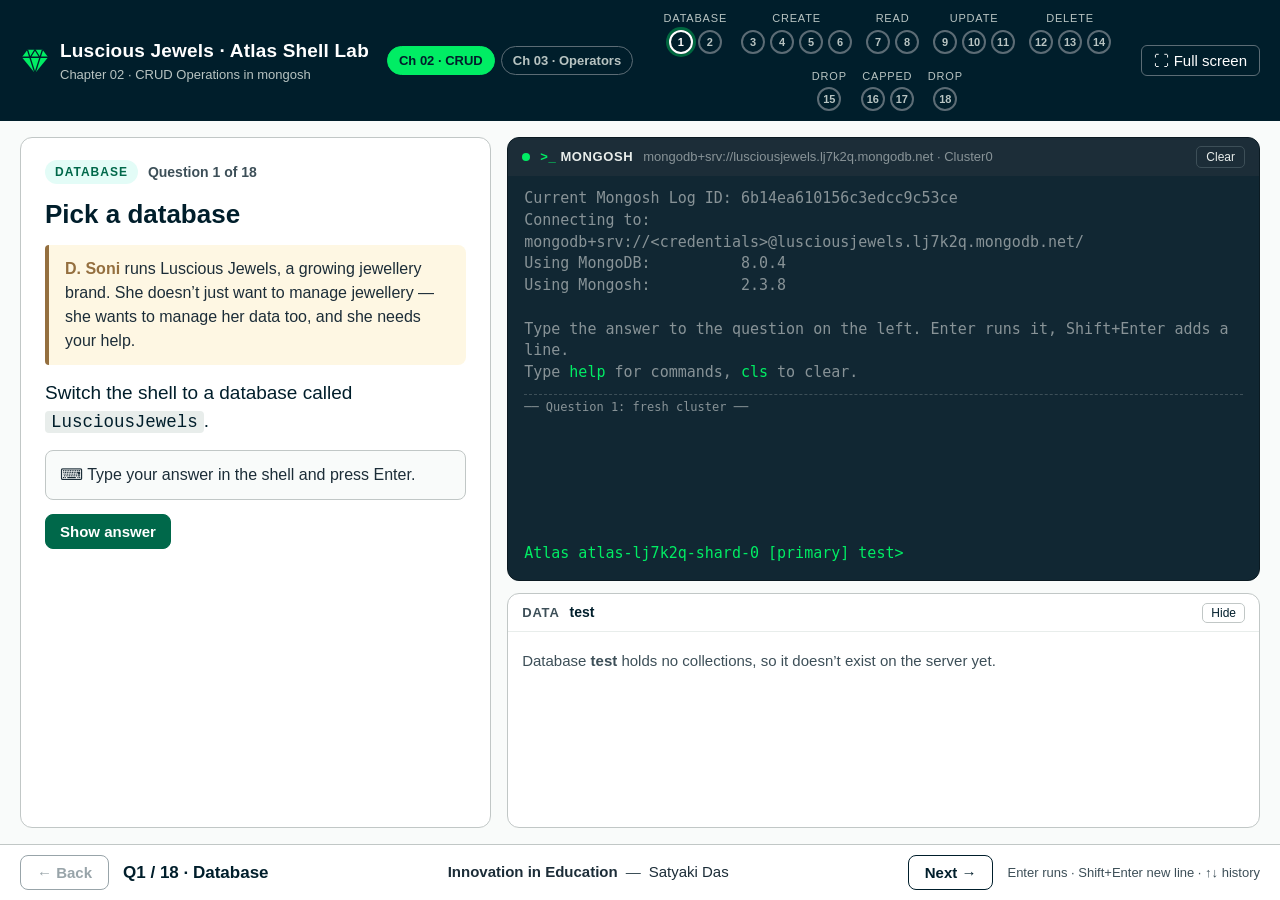
==== index.html @ 22ba98be "MongoDB Atlas shell simulator: Chapter 02 CRUD and Chapter 03 operators Question, type, answer pract" ====
<!doctype html>
<html lang="en">
<head>
<meta charset="utf-8">
<meta name="viewport" content="width=device-width, initial-scale=1">
<title>Atlas Shell Lab</title>
<link rel="stylesheet" href="lab.css">
</head>
<body>
<div id="app">
  <header class="top">
    <div class="brand">
      <svg class="gem" viewBox="0 0 32 32" aria-hidden="true"><path d="M8 4h16l6 8-14 17L2 12z" fill="#00ED64"/><path d="M2 12h28M8 4l8 25M24 4l-8 25M11 12l5-8 5 8" stroke="#001E2B" stroke-width="1.4" fill="none"/></svg>
      <div><b>Luscious Jewels · Atlas Shell Lab</b><span>Chapter 02 · CRUD Operations in mongosh</span></div>
    </div>
    <nav class="chapters" aria-label="Chapters"><a class="on" href="index.html">Ch 02 · CRUD</a><a href="chapter03.html">Ch 03 · Operators</a></nav>
    <nav class="dots" id="dots" aria-label="Questions"></nav>
    <button class="fsbtn" id="fs" type="button">⛶ Full screen</button>
  </header>

  <main>
    <section class="q" id="q" aria-live="polite"></section>
    <section class="right">
      <div class="shell" id="shell">
        <div class="shbar"><span class="live"></span><span class="t">MONGOSH</span><span class="conn">mongodb+srv://lusciousjewels.lj7k2q.mongodb.net · Cluster0</span><button id="clr" type="button">Clear</button></div>
        <div class="out" id="out"></div>
        <div class="inrow"><span class="pr" id="prompt"></span><textarea id="cmd" rows="1" spellcheck="false" autocapitalize="off" autocomplete="off" aria-label="mongosh input"></textarea></div>
      </div>
      <div class="data" id="data">
        <div class="dhead"><b>Data</b><span class="crumbs" id="dcrumb"></span><span class="chips" id="dchips"></span><span class="sp"></span><button class="mini" id="dtog" type="button">Hide</button></div>
        <div class="dbody" id="dbody"></div>
      </div>
    </section>
  </main>

  <footer class="bot">
    <button class="nav" id="prev" type="button">← Back</button>
    <span class="crumb" id="crumb"></span>
    <span class="credit"><b>Innovation in Education</b><i>—</i>Satyaki Das</span>
    <button class="nav" id="next" type="button">Next →</button>
    <span class="hint">Enter runs · Shift+Enter new line · ↑↓ history</span>
  </footer>
</div>

<script src="engine.js"></script>
<script src="ch02.js"></script>
<script src="lab.js"></script>
</body>
</html>
---- lab.css ----
:root{
  --ink:#001E2B; --ink2:#1C2D38; --muted:#3D4F58; --line:#C1C7C6; --soft:#E8EDEB; --page:#F9FBFA; --card:#FFFFFF;
  --green:#00684A; --green2:#00A35C; --mint:#00ED64; --mintbg:#E3FCF7;
  --gold:#946F3F; --goldbg:#FEF7E3; --red:#970606; --redbg:#FFEAE5; --blue:#1254B7; --bluebg:#E1F7FF;
  --sh-bg:#112733; --sh-bar:#1C2D38; --sh-ink:#E8EDEB; --sh-dim:#889397; --sh-str:#71F6BA; --sh-num:#C3E7FE; --sh-key:#E8EDEB; --sh-kw:#FFC010; --sh-err:#FF6960;
}
*{box-sizing:border-box}
html,body{height:100%;margin:0}
body{background:var(--page);color:var(--ink);font-family:Arial,Helvetica,sans-serif;font-size:17px;line-height:1.5}
code,.mono,textarea{font-family:"Source Code Pro",Menlo,Consolas,"Courier New",monospace}
button{font-family:inherit;font-size:15px;cursor:pointer}
#app{height:100vh;display:flex;flex-direction:column;background:var(--page)}

/* header */
.top{display:flex;align-items:center;gap:18px;padding:10px 20px;background:var(--ink);color:#fff;flex-wrap:wrap}
.brand{display:flex;align-items:center;gap:10px;min-width:0}
.gem{width:30px;height:30px;flex:none}
.brand b{font-size:19px;letter-spacing:.2px}
.brand span{display:block;font-size:13px;color:#B8C4C2}
.dots{display:flex;gap:14px;flex:1;justify-content:center;flex-wrap:wrap}
.grp{display:flex;flex-direction:column;align-items:center;gap:3px}
.grp small{font-size:11px;color:#B8C4C2;text-transform:uppercase;letter-spacing:.8px}
.grp div{display:flex;gap:5px}
.dot{width:24px;height:24px;border-radius:50%;border:2px solid #5C6C75;background:transparent;color:#B8C4C2;font-size:11px;font-weight:bold;padding:0}
.dot.done{background:var(--mint);border-color:var(--mint);color:var(--ink)}
.dot.cur{border-color:#fff;color:#fff;box-shadow:0 0 0 3px rgba(0,237,100,.35)}
.dot.cur.done{color:var(--ink)}
.fsbtn{background:transparent;border:1px solid #5C6C75;color:#fff;border-radius:6px;padding:6px 12px}
.fsbtn:hover{border-color:var(--mint)}

/* main */
main{flex:1;min-height:0;display:grid;grid-template-columns:minmax(340px,38%) 1fr;gap:16px;padding:16px 20px}
.q{background:var(--card);border:1px solid var(--line);border-radius:12px;padding:22px 24px;overflow:auto;display:flex;flex-direction:column;gap:14px}
.qhead{display:flex;align-items:center;gap:10px}
.tag{font-size:12px;font-weight:bold;text-transform:uppercase;letter-spacing:1px;color:var(--green);background:var(--mintbg);padding:3px 10px;border-radius:20px}
.qn{font-size:14px;color:var(--muted);font-weight:bold}
.q h1{font-size:26px;line-height:1.25;margin:0;color:var(--ink)}
.story{margin:0;padding:12px 16px;background:var(--goldbg);border-left:4px solid var(--gold);border-radius:4px 8px 8px 4px;color:var(--ink2);font-size:16px}
.story b{color:var(--gold)}
.ask{font-size:19px;margin:0;color:var(--ink)}
.ask code,.status code,.reveal p code,.note code{background:var(--soft);padding:1px 6px;border-radius:4px;font-size:.92em;color:var(--ink)}
table.need{border-collapse:collapse;font-size:15px;width:100%}
table.need th,table.need td{border:1px solid var(--line);padding:5px 9px;text-align:left}
table.need th{background:var(--soft);font-size:13px;text-transform:uppercase;letter-spacing:.5px}
.status{border-radius:8px;padding:12px 14px;font-size:16px;border:1px solid var(--line);background:var(--page);color:var(--ink2)}
.status.wait::before{content:"⌨  ";}
.status.hint{background:var(--goldbg);border-color:#FFC010;color:var(--ink)}
.status.err{background:var(--redbg);border-color:#FF6960;color:var(--ink)}
.status.ok{background:var(--mintbg);border-color:var(--green2);color:var(--ink)}
.status.ok strong{color:var(--green)}
.btnrow{display:flex;gap:10px;flex-wrap:wrap}
.btn{border:1px solid var(--line);background:#fff;color:var(--ink);border-radius:8px;padding:8px 14px;font-weight:bold}
.btn:hover{border-color:var(--ink)}
.btn.primary{background:var(--green);border-color:var(--green);color:#fff}
.btn.primary:hover{background:#00593F}
.reveal{border:1px dashed var(--green2);border-radius:8px;padding:12px 14px;background:#fff}
.reveal pre{margin:0 0 10px;background:var(--sh-bg);color:var(--sh-str);padding:12px 14px;border-radius:6px;font-size:15px;white-space:pre-wrap;overflow-x:auto}
.reveal p{margin:0;color:var(--ink2);font-size:16px}
.note{color:var(--ink2);font-size:16px}

/* shell */
.right{display:flex;flex-direction:column;gap:12px;min-height:0;min-width:0}
.shell{flex:1;min-height:0;display:flex;flex-direction:column;background:var(--sh-bg);border-radius:12px;overflow:hidden;border:1px solid #0b1a22}
.shbar{display:flex;align-items:center;gap:10px;background:var(--sh-bar);color:var(--sh-ink);padding:8px 14px;font-size:13px}
.shbar .t{font-weight:bold;letter-spacing:.6px}
.shbar .t::before{content:">_ ";color:var(--mint)}
.shbar .conn{color:var(--sh-dim);white-space:nowrap;overflow:hidden;text-overflow:ellipsis;flex:1}
.shbar .live{width:8px;height:8px;border-radius:50%;background:var(--mint);flex:none}
.shbar button{background:transparent;border:1px solid #3D4F58;color:var(--sh-ink);border-radius:5px;padding:3px 9px;font-size:12px}
.out{flex:1;overflow:auto;padding:12px 16px 4px;color:var(--sh-ink);font-size:15px;line-height:1.45}
.out .l{white-space:pre-wrap;word-break:break-word;font-family:"Source Code Pro",Menlo,Consolas,monospace}
.out .dim{color:var(--sh-dim)}
.out .pr{color:var(--mint)}
.out .er{color:var(--sh-err)}
.out .s{color:var(--sh-str)} .out .n{color:var(--sh-num)} .out .k{color:var(--sh-kw)} .out .o{color:#9DB3BD} .out .key{color:var(--sh-key)}
.out .sep{border-top:1px dashed #3D4F58;margin:10px 0;color:var(--sh-dim);font-size:12px;padding-top:4px}
.inrow{display:flex;flex-wrap:wrap;align-items:flex-start;gap:0 8px;padding:6px 16px 14px;font-family:"Source Code Pro",Menlo,Consolas,monospace;font-size:15px}
.inrow .pr{color:var(--mint);white-space:nowrap;padding-top:2px}
#cmd{flex:1 1 240px;background:transparent;border:0;outline:0;color:#fff;font-size:15px;line-height:1.45;resize:none;padding:2px 0;min-height:24px;caret-color:var(--mint)}

/* data viewer */
.data{height:34%;min-height:150px;background:var(--card);border:1px solid var(--line);border-radius:12px;display:flex;flex-direction:column;overflow:hidden}
.data.min{height:auto;min-height:0}
.data.min .dbody{display:none}
.dhead{display:flex;align-items:center;gap:10px;padding:8px 14px;border-bottom:1px solid var(--soft);font-size:14px;flex-wrap:wrap}
.dhead b{font-size:13px;text-transform:uppercase;letter-spacing:.8px;color:var(--muted)}
.crumbs{color:var(--ink);font-weight:bold}
.chips{display:flex;gap:6px;flex-wrap:wrap}
.chip{border:1px solid var(--line);background:#fff;border-radius:16px;padding:2px 10px;font-size:13px;color:var(--ink)}
.chip.on{background:var(--ink);color:#fff;border-color:var(--ink)}
.chip .cap{color:var(--gold);font-weight:bold}
.dhead .sp{flex:1}
.dhead button.mini{border:1px solid var(--line);background:#fff;border-radius:5px;font-size:12px;padding:2px 8px;color:var(--ink)}
.dbody{flex:1;overflow:auto;padding:8px 14px}
.dbody table{border-collapse:collapse;font-size:14px;min-width:100%}
.dbody th,.dbody td{border-bottom:1px solid var(--soft);padding:5px 10px;text-align:left;white-space:nowrap}
.dbody th{color:var(--muted);font-size:12px;text-transform:uppercase;letter-spacing:.6px;position:sticky;top:0;background:#fff}
.dbody td.id{color:var(--muted);font-family:Menlo,Consolas,monospace;font-size:12px}
.dbody tr.flash td{animation:fl 1.6s ease-out}
@keyframes fl{from{background:#C0FAE6}to{background:transparent}}
.empty{color:var(--muted);font-size:15px;padding:10px 0}

/* footer */
.bot{display:flex;align-items:center;gap:14px;padding:10px 20px;border-top:1px solid var(--line);background:#fff;flex-wrap:wrap}
.bot .nav{border:1px solid var(--ink);background:#fff;color:var(--ink);border-radius:8px;padding:8px 16px;font-weight:bold}
.bot .nav.go{background:var(--green);border-color:var(--green);color:#fff;animation:pulse 1.4s ease-in-out infinite}
@keyframes pulse{50%{box-shadow:0 0 0 5px rgba(0,163,92,.25)}}
.bot .nav:disabled{opacity:.4;cursor:default;animation:none}
.crumb{font-weight:bold;color:var(--ink)}
.credit{flex:1;text-align:center;color:var(--ink2);font-size:15px}
.credit i{margin:0 8px;font-style:normal;color:var(--muted)}
.hint{color:var(--muted);font-size:13px}

/* finish */
.fin{text-align:center;padding:30px 10px}
.fin h1{font-size:34px}

@media (max-width:900px){
  #app{height:auto;min-height:100vh}
  main{grid-template-columns:1fr;padding:12px 16px}
  .shell{min-height:420px}
  .data{height:auto;max-height:340px}
  .dots{justify-content:flex-start}
  .hint{display:none}
  .credit{order:5;flex-basis:100%}
}

/* chapter switcher */
.chapters{display:flex;gap:6px}
.chapters a{color:#B8C4C2;text-decoration:none;font-size:13px;font-weight:bold;border:1px solid #5C6C75;border-radius:16px;padding:4px 11px;white-space:nowrap}
.chapters a:hover{color:#fff;border-color:#fff}
.chapters a.on{background:var(--mint);border-color:var(--mint);color:var(--ink)}

/* SQL equivalent inside a revealed answer */
.reveal .sql{margin-top:12px}
.reveal .sql span{display:block;font-size:12px;font-weight:bold;text-transform:uppercase;letter-spacing:.8px;color:var(--muted);margin-bottom:4px}
.reveal .sql pre{background:var(--soft);color:var(--ink);margin:0}

/* dataset card (chapter 03) */
.dataset{font-size:15px;color:var(--ink2)}
.dataset code{background:var(--soft);padding:1px 6px;border-radius:4px}
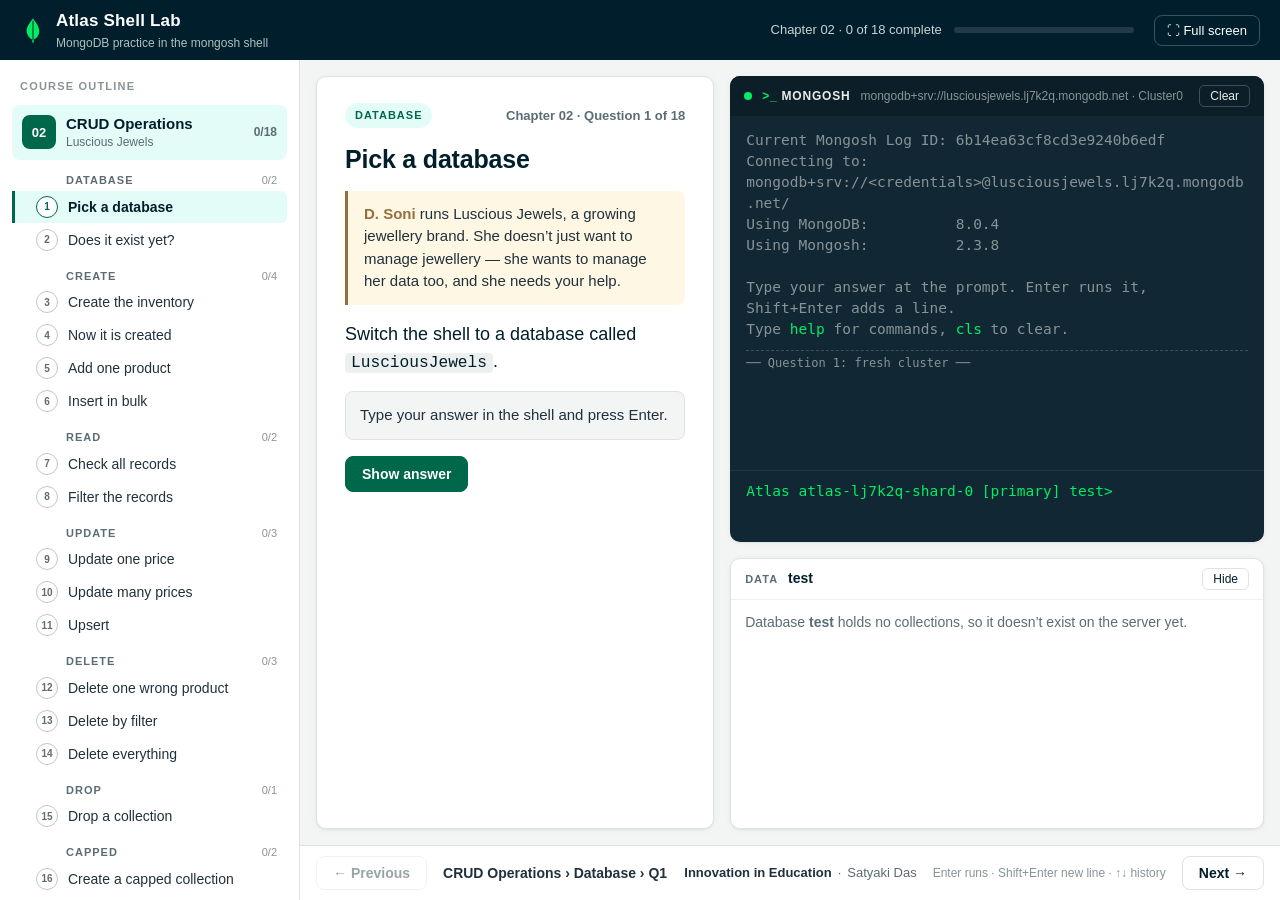
==== commit fcf9aeb1: "Redesign: course outline sidebar and cleaner layout Every chapter, topic and question is listed in a" ====
--- a/index.html
+++ b/index.html
@@ -3,47 +3,53 @@
 <head>
 <meta charset="utf-8">
 <meta name="viewport" content="width=device-width, initial-scale=1">
-<title>Atlas Shell Lab</title>
+<title>CRUD Operations · Atlas Shell Lab</title>
 <link rel="stylesheet" href="lab.css">
 </head>
-<body>
+<body data-chapter="ch02">
 <div id="app">
   <header class="top">
-    <div class="brand">
-      <svg class="gem" viewBox="0 0 32 32" aria-hidden="true"><path d="M8 4h16l6 8-14 17L2 12z" fill="#00ED64"/><path d="M2 12h28M8 4l8 25M24 4l-8 25M11 12l5-8 5 8" stroke="#001E2B" stroke-width="1.4" fill="none"/></svg>
-      <div><b>Luscious Jewels · Atlas Shell Lab</b><span>Chapter 02 · CRUD Operations in mongosh</span></div>
-    </div>
-    <nav class="chapters" aria-label="Chapters"><a class="on" href="index.html">Ch 02 · CRUD</a><a href="chapter03.html">Ch 03 · Operators</a></nav>
-    <nav class="dots" id="dots" aria-label="Questions"></nav>
+    <button class="menu" id="menu" type="button" aria-controls="outline" aria-expanded="false">☰ Outline</button>
+    <a class="brand" href="index.html">
+      <svg viewBox="0 0 24 24" aria-hidden="true"><path d="M12.6 2.3c-.2-.4-.5-.7-.6-1.1-.2.4-.4.8-.7 1.1C9.6 4.6 5.7 8.9 6.2 13.9c.4 3.5 2.6 5.8 4.9 6.9l.4 2.9h1.1l.3-2.9c2.4-1.1 4.6-3.6 4.9-6.9.4-5-3.5-9.3-5.2-11.6z" fill="#00ED64"/><path d="M12 3.5v18" stroke="#001E2B" stroke-width=".9"/></svg>
+      <span><b>Atlas Shell Lab</b><small>MongoDB practice in the mongosh shell</small></span>
+    </a>
+    <div class="prog" aria-live="polite"><span id="progText"></span><div class="bar"><i id="progBar"></i></div></div>
     <button class="fsbtn" id="fs" type="button">⛶ Full screen</button>
   </header>
 
-  <main>
-    <section class="q" id="q" aria-live="polite"></section>
-    <section class="right">
-      <div class="shell" id="shell">
-        <div class="shbar"><span class="live"></span><span class="t">MONGOSH</span><span class="conn">mongodb+srv://lusciousjewels.lj7k2q.mongodb.net · Cluster0</span><button id="clr" type="button">Clear</button></div>
-        <div class="out" id="out"></div>
-        <div class="inrow"><span class="pr" id="prompt"></span><textarea id="cmd" rows="1" spellcheck="false" autocapitalize="off" autocomplete="off" aria-label="mongosh input"></textarea></div>
-      </div>
-      <div class="data" id="data">
-        <div class="dhead"><b>Data</b><span class="crumbs" id="dcrumb"></span><span class="chips" id="dchips"></span><span class="sp"></span><button class="mini" id="dtog" type="button">Hide</button></div>
-        <div class="dbody" id="dbody"></div>
-      </div>
-    </section>
-  </main>
-
-  <footer class="bot">
-    <button class="nav" id="prev" type="button">← Back</button>
-    <span class="crumb" id="crumb"></span>
-    <span class="credit"><b>Innovation in Education</b><i>—</i>Satyaki Das</span>
-    <button class="nav" id="next" type="button">Next →</button>
-    <span class="hint">Enter runs · Shift+Enter new line · ↑↓ history</span>
-  </footer>
+  <div class="frame">
+    <nav class="outline" id="outline" aria-label="Course outline"></nav>
+    <div class="work">
+      <main class="panes">
+        <section class="q" id="q" aria-live="polite"></section>
+        <section class="right">
+          <div class="shell" id="shell">
+            <div class="shbar"><span class="live"></span><span class="t">MONGOSH</span><span class="conn" id="conn"></span><button id="clr" type="button">Clear</button></div>
+            <div class="out" id="out"></div>
+            <div class="inrow"><span class="pr" id="prompt"></span><textarea id="cmd" rows="1" spellcheck="false" autocapitalize="off" autocomplete="off" aria-label="mongosh input"></textarea></div>
+          </div>
+          <div class="data" id="data">
+            <div class="dhead"><b>Data</b><span class="crumbs" id="dcrumb"></span><span class="chips" id="dchips"></span><span class="sp"></span><button class="mini" id="dtog" type="button">Hide</button></div>
+            <div class="dbody" id="dbody"></div>
+          </div>
+        </section>
+      </main>
+      <footer class="bot">
+        <button class="nav" id="prev" type="button">← Previous</button>
+        <span class="crumb" id="crumb"></span>
+        <span class="credit"><b>Innovation in Education</b><i>·</i>Satyaki Das</span>
+        <span class="hint">Enter runs · Shift+Enter new line · ↑↓ history</span>
+        <button class="nav" id="next" type="button">Next →</button>
+      </footer>
+    </div>
+  </div>
+  <div class="scrim" id="scrim"></div>
 </div>
 
 <script src="engine.js"></script>
 <script src="ch02.js"></script>
+<script src="ch03.js"></script>
 <script src="lab.js"></script>
 </body>
 </html>
--- a/lab.css
+++ b/lab.css
@@ -1,141 +1,169 @@
+/* ============================================================
+   Atlas Shell Lab — shared styles for every chapter
+   ============================================================ */
 :root{
-  --ink:#001E2B; --ink2:#1C2D38; --muted:#3D4F58; --line:#C1C7C6; --soft:#E8EDEB; --page:#F9FBFA; --card:#FFFFFF;
-  --green:#00684A; --green2:#00A35C; --mint:#00ED64; --mintbg:#E3FCF7;
-  --gold:#946F3F; --goldbg:#FEF7E3; --red:#970606; --redbg:#FFEAE5; --blue:#1254B7; --bluebg:#E1F7FF;
-  --sh-bg:#112733; --sh-bar:#1C2D38; --sh-ink:#E8EDEB; --sh-dim:#889397; --sh-str:#71F6BA; --sh-num:#C3E7FE; --sh-key:#E8EDEB; --sh-kw:#FFC010; --sh-err:#FF6960;
+  --ink:#001E2B; --ink2:#21313C; --muted:#5C6C75; --faint:#889397;
+  --page:#F3F5F4; --card:#FFFFFF; --line:#DDE3E1; --line2:#ECF0EE; --hover:#F5F8F7;
+  --accent:#00684A; --accent2:#00A35C; --accentbg:#E3FCF7; --mint:#00ED64;
+  --story:#946F3F; --storybg:#FEF7E3;
+  --warn:#C28A00; --warnbg:#FEF7E3; --err:#C42A1C; --errbg:#FFEAE5;
+  --sh-bg:#112733; --sh-bar:#0C1F29; --sh-ink:#E8EDEB; --sh-dim:#889397; --sh-str:#71F6BA; --sh-num:#C3E7FE; --sh-kw:#FFC010; --sh-err:#FF6960;
+  --r:10px; --shadow:0 1px 2px rgba(0,30,43,.06),0 1px 8px rgba(0,30,43,.04);
+  --side:300px; --top:60px;
 }
+body[data-chapter="ch03"]{ --story:#5B3FB0; --storybg:#F3F0FF; }
 *{box-sizing:border-box}
 html,body{height:100%;margin:0}
-body{background:var(--page);color:var(--ink);font-family:Arial,Helvetica,sans-serif;font-size:17px;line-height:1.5}
-code,.mono,textarea{font-family:"Source Code Pro",Menlo,Consolas,"Courier New",monospace}
-button{font-family:inherit;font-size:15px;cursor:pointer}
-#app{height:100vh;display:flex;flex-direction:column;background:var(--page)}
+body{background:var(--page);color:var(--ink);font-family:Arial,Helvetica,sans-serif;font-size:16px;line-height:1.5}
+code,pre,textarea,.mono{font-family:"Source Code Pro",Menlo,Consolas,"Courier New",monospace}
+button{font-family:inherit;cursor:pointer}
+a{color:inherit}
+#app{height:100vh;display:flex;flex-direction:column}
 
-/* header */
-.top{display:flex;align-items:center;gap:18px;padding:10px 20px;background:var(--ink);color:#fff;flex-wrap:wrap}
-.brand{display:flex;align-items:center;gap:10px;min-width:0}
-.gem{width:30px;height:30px;flex:none}
-.brand b{font-size:19px;letter-spacing:.2px}
-.brand span{display:block;font-size:13px;color:#B8C4C2}
-.dots{display:flex;gap:14px;flex:1;justify-content:center;flex-wrap:wrap}
-.grp{display:flex;flex-direction:column;align-items:center;gap:3px}
-.grp small{font-size:11px;color:#B8C4C2;text-transform:uppercase;letter-spacing:.8px}
-.grp div{display:flex;gap:5px}
-.dot{width:24px;height:24px;border-radius:50%;border:2px solid #5C6C75;background:transparent;color:#B8C4C2;font-size:11px;font-weight:bold;padding:0}
-.dot.done{background:var(--mint);border-color:var(--mint);color:var(--ink)}
-.dot.cur{border-color:#fff;color:#fff;box-shadow:0 0 0 3px rgba(0,237,100,.35)}
-.dot.cur.done{color:var(--ink)}
-.fsbtn{background:transparent;border:1px solid #5C6C75;color:#fff;border-radius:6px;padding:6px 12px}
-.fsbtn:hover{border-color:var(--mint)}
+/* ---------- top bar ---------- */
+.top{height:var(--top);flex:none;display:flex;align-items:center;gap:20px;padding:0 20px;background:var(--ink);color:#fff}
+.brand{display:flex;align-items:center;gap:10px;text-decoration:none;min-width:0}
+.brand svg{width:26px;height:26px;flex:none}
+.brand b{display:block;font-size:17px;letter-spacing:.2px}
+.brand small{display:block;font-size:12px;color:#AFC0BE}
+.menu{display:none;align-items:center;gap:6px;background:transparent;border:1px solid #3D5260;color:#fff;border-radius:8px;padding:7px 12px;font-size:14px}
+.prog{margin-left:auto;display:flex;align-items:center;gap:12px;font-size:13px;color:#C9D4D2;white-space:nowrap}
+.prog .bar{width:180px;height:6px;border-radius:3px;background:#22394A;overflow:hidden}
+.prog .bar i{display:block;height:100%;width:0;background:var(--mint);border-radius:3px;transition:width .3s}
+.fsbtn{background:transparent;border:1px solid #3D5260;color:#fff;border-radius:8px;padding:7px 12px;font-size:13px;white-space:nowrap}
+.fsbtn:hover,.menu:hover{border-color:var(--mint)}
 
-/* main */
-main{flex:1;min-height:0;display:grid;grid-template-columns:minmax(340px,38%) 1fr;gap:16px;padding:16px 20px}
-.q{background:var(--card);border:1px solid var(--line);border-radius:12px;padding:22px 24px;overflow:auto;display:flex;flex-direction:column;gap:14px}
-.qhead{display:flex;align-items:center;gap:10px}
-.tag{font-size:12px;font-weight:bold;text-transform:uppercase;letter-spacing:1px;color:var(--green);background:var(--mintbg);padding:3px 10px;border-radius:20px}
-.qn{font-size:14px;color:var(--muted);font-weight:bold}
-.q h1{font-size:26px;line-height:1.25;margin:0;color:var(--ink)}
-.story{margin:0;padding:12px 16px;background:var(--goldbg);border-left:4px solid var(--gold);border-radius:4px 8px 8px 4px;color:var(--ink2);font-size:16px}
-.story b{color:var(--gold)}
-.ask{font-size:19px;margin:0;color:var(--ink)}
-.ask code,.status code,.reveal p code,.note code{background:var(--soft);padding:1px 6px;border-radius:4px;font-size:.92em;color:var(--ink)}
-table.need{border-collapse:collapse;font-size:15px;width:100%}
-table.need th,table.need td{border:1px solid var(--line);padding:5px 9px;text-align:left}
-table.need th{background:var(--soft);font-size:13px;text-transform:uppercase;letter-spacing:.5px}
-.status{border-radius:8px;padding:12px 14px;font-size:16px;border:1px solid var(--line);background:var(--page);color:var(--ink2)}
-.status.wait::before{content:"⌨  ";}
-.status.hint{background:var(--goldbg);border-color:#FFC010;color:var(--ink)}
-.status.err{background:var(--redbg);border-color:#FF6960;color:var(--ink)}
-.status.ok{background:var(--mintbg);border-color:var(--green2);color:var(--ink)}
-.status.ok strong{color:var(--green)}
+/* ---------- frame ---------- */
+.frame{flex:1;min-height:0;display:flex}
+.work{flex:1;min-width:0;display:flex;flex-direction:column}
+.panes{flex:1;min-height:0;display:grid;grid-template-columns:minmax(360px,42%) minmax(0,1fr);gap:16px;padding:16px}
+
+/* ---------- course outline (always expanded) ---------- */
+.outline{width:var(--side);flex:none;background:var(--card);border-right:1px solid var(--line);overflow-y:auto;padding:18px 0 28px}
+.ol-label{padding:0 20px 10px;font-size:11px;font-weight:bold;letter-spacing:1.2px;text-transform:uppercase;color:var(--faint)}
+.chap{margin:0 12px 18px}
+.chap-head{display:grid;grid-template-columns:auto 1fr auto;align-items:center;gap:10px;padding:10px 10px;border-radius:8px;text-decoration:none;color:var(--ink)}
+a.chap-head:hover{background:var(--hover)}
+.chap.on .chap-head{background:var(--accentbg)}
+.chap-num{width:34px;height:34px;border-radius:8px;display:grid;place-items:center;font-weight:bold;font-size:13px;background:var(--line2);color:var(--ink2)}
+.chap.on .chap-num{background:var(--accent);color:#fff}
+.chap-title{font-weight:bold;font-size:15px;line-height:1.25}
+.chap-title small{display:block;font-weight:normal;font-size:12px;color:var(--muted);margin-top:2px}
+.chap-count{font-size:12px;color:var(--muted);font-weight:bold}
+.topic{margin:12px 0 2px;padding:0 10px 0 54px;font-size:11px;font-weight:bold;letter-spacing:1px;text-transform:uppercase;color:var(--muted);display:flex;justify-content:space-between}
+.topic span{font-weight:normal;letter-spacing:0;color:var(--faint)}
+.qi{display:grid;grid-template-columns:22px 1fr;gap:10px;align-items:center;width:100%;padding:5px 10px 5px 21px;margin:1px 0;background:none;border:0;border-left:3px solid transparent;border-radius:0 6px 6px 0;text-align:left;text-decoration:none;font-size:14px;line-height:1.3;color:var(--ink2)}
+.qi:hover{background:var(--hover)}
+.qi .st{width:22px;height:22px;border-radius:50%;border:1.5px solid #C1C7C6;display:grid;place-items:center;font-size:10px;font-weight:bold;color:var(--muted);background:#fff}
+.qi.done .st{background:var(--accent);border-color:var(--accent);color:#fff}
+.qi.cur{background:var(--accentbg);border-left-color:var(--accent);color:var(--ink);font-weight:bold}
+.qi.cur .st{border-color:var(--accent);color:var(--accent)}
+.qi.cur.done .st{color:#fff}
+
+/* ---------- question card ---------- */
+.q{background:var(--card);border:1px solid var(--line);border-radius:var(--r);box-shadow:var(--shadow);padding:26px 28px;overflow:auto;display:flex;flex-direction:column;gap:16px}
+.qhead{display:flex;align-items:center;gap:10px;flex-wrap:wrap}
+.tag{font-size:11px;font-weight:bold;text-transform:uppercase;letter-spacing:1px;color:var(--accent);background:var(--accentbg);padding:4px 10px;border-radius:20px}
+.qn{margin-left:auto;font-size:13px;color:var(--muted);font-weight:bold}
+.q h1{font-size:25px;line-height:1.25;margin:0;color:var(--ink);letter-spacing:-.2px}
+.story{margin:0;padding:12px 16px;background:var(--storybg);border-left:3px solid var(--story);border-radius:0 8px 8px 0;color:var(--ink2);font-size:15px}
+.story b{color:var(--story)}
+.ask{font-size:18px;margin:0;color:var(--ink)}
+.ask code,.status code,.reveal p code,.note code,.story code{background:var(--line2);padding:1px 6px;border-radius:4px;font-size:.9em;color:var(--ink)}
+table.need{border-collapse:collapse;font-size:14px;width:100%}
+table.need th,table.need td{border-bottom:1px solid var(--line);padding:7px 10px;text-align:left}
+table.need th{font-size:11px;text-transform:uppercase;letter-spacing:.8px;color:var(--muted);border-bottom-width:2px}
+.status{border-radius:8px;padding:12px 14px;font-size:15px;border:1px solid var(--line);background:var(--page);color:var(--ink2)}
+.status.hint{background:var(--warnbg);border-color:#F5C451;color:var(--ink)}
+.status.err{background:var(--errbg);border-color:#F3A79F;color:var(--ink)}
+.status.ok{background:var(--accentbg);border-color:#7FD8B0;color:var(--ink)}
+.status.ok strong{color:var(--accent)}
 .btnrow{display:flex;gap:10px;flex-wrap:wrap}
-.btn{border:1px solid var(--line);background:#fff;color:var(--ink);border-radius:8px;padding:8px 14px;font-weight:bold}
-.btn:hover{border-color:var(--ink)}
-.btn.primary{background:var(--green);border-color:var(--green);color:#fff}
+.btn{border:1px solid var(--line);background:#fff;color:var(--ink);border-radius:8px;padding:9px 16px;font-size:14px;font-weight:bold}
+.btn:hover{border-color:var(--ink2)}
+.btn.primary{background:var(--accent);border-color:var(--accent);color:#fff}
 .btn.primary:hover{background:#00593F}
-.reveal{border:1px dashed var(--green2);border-radius:8px;padding:12px 14px;background:#fff}
-.reveal pre{margin:0 0 10px;background:var(--sh-bg);color:var(--sh-str);padding:12px 14px;border-radius:6px;font-size:15px;white-space:pre-wrap;overflow-x:auto}
-.reveal p{margin:0;color:var(--ink2);font-size:16px}
-.note{color:var(--ink2);font-size:16px}
+.reveal{border:1px solid var(--line);border-radius:8px;padding:14px 16px;background:#fff}
+.reveal pre{margin:0 0 12px;background:var(--sh-bg);color:var(--sh-str);padding:12px 14px;border-radius:6px;font-size:14px;white-space:pre-wrap;overflow-x:auto}
+.reveal p{margin:0;color:var(--ink2);font-size:15px}
+.reveal .sql{margin-top:14px;padding-top:12px;border-top:1px solid var(--line2)}
+.reveal .sql span{display:block;font-size:11px;font-weight:bold;text-transform:uppercase;letter-spacing:1px;color:var(--muted);margin-bottom:6px}
+.reveal .sql pre{background:var(--page);color:var(--ink);margin:0}
+.fin{text-align:center;padding:40px 10px;margin:auto 0}
+.fin h1{font-size:32px;margin:12px 0}
 
-/* shell */
-.right{display:flex;flex-direction:column;gap:12px;min-height:0;min-width:0}
-.shell{flex:1;min-height:0;display:flex;flex-direction:column;background:var(--sh-bg);border-radius:12px;overflow:hidden;border:1px solid #0b1a22}
-.shbar{display:flex;align-items:center;gap:10px;background:var(--sh-bar);color:var(--sh-ink);padding:8px 14px;font-size:13px}
-.shbar .t{font-weight:bold;letter-spacing:.6px}
+/* ---------- shell ---------- */
+.right{display:flex;flex-direction:column;gap:16px;min-height:0;min-width:0}
+.shell{flex:1;min-height:0;display:flex;flex-direction:column;background:var(--sh-bg);border-radius:var(--r);overflow:hidden;box-shadow:var(--shadow)}
+.shbar{display:flex;align-items:center;gap:10px;background:var(--sh-bar);color:var(--sh-ink);padding:9px 14px;font-size:12px}
+.shbar .t{font-weight:bold;letter-spacing:.8px}
 .shbar .t::before{content:">_ ";color:var(--mint)}
 .shbar .conn{color:var(--sh-dim);white-space:nowrap;overflow:hidden;text-overflow:ellipsis;flex:1}
 .shbar .live{width:8px;height:8px;border-radius:50%;background:var(--mint);flex:none}
-.shbar button{background:transparent;border:1px solid #3D4F58;color:var(--sh-ink);border-radius:5px;padding:3px 9px;font-size:12px}
-.out{flex:1;overflow:auto;padding:12px 16px 4px;color:var(--sh-ink);font-size:15px;line-height:1.45}
+.shbar button{background:transparent;border:1px solid #3D4F58;color:var(--sh-ink);border-radius:5px;padding:3px 10px;font-size:12px}
+.out{flex:1;overflow:auto;padding:14px 16px 4px;color:var(--sh-ink);font-size:14.5px;line-height:1.45}
 .out .l{white-space:pre-wrap;word-break:break-word;font-family:"Source Code Pro",Menlo,Consolas,monospace}
 .out .dim{color:var(--sh-dim)}
 .out .pr{color:var(--mint)}
 .out .er{color:var(--sh-err)}
-.out .s{color:var(--sh-str)} .out .n{color:var(--sh-num)} .out .k{color:var(--sh-kw)} .out .o{color:#9DB3BD} .out .key{color:var(--sh-key)}
+.out .s{color:var(--sh-str)} .out .n{color:var(--sh-num)} .out .k{color:var(--sh-kw)} .out .o{color:#9DB3BD} .out .key{color:var(--sh-ink)}
 .out .sep{border-top:1px dashed #3D4F58;margin:10px 0;color:var(--sh-dim);font-size:12px;padding-top:4px}
-.inrow{display:flex;flex-wrap:wrap;align-items:flex-start;gap:0 8px;padding:6px 16px 14px;font-family:"Source Code Pro",Menlo,Consolas,monospace;font-size:15px}
+.inrow{display:flex;flex-wrap:wrap;align-items:flex-start;gap:0 8px;padding:8px 16px 14px;border-top:1px solid #1C3644;font-family:"Source Code Pro",Menlo,Consolas,monospace;font-size:14.5px}
 .inrow .pr{color:var(--mint);white-space:nowrap;padding-top:2px}
-#cmd{flex:1 1 240px;background:transparent;border:0;outline:0;color:#fff;font-size:15px;line-height:1.45;resize:none;padding:2px 0;min-height:24px;caret-color:var(--mint)}
+#cmd{flex:1 1 240px;background:transparent;border:0;outline:0;color:#fff;font-size:14.5px;line-height:1.45;resize:none;padding:2px 0;min-height:24px;caret-color:var(--mint)}
 
-/* data viewer */
-.data{height:34%;min-height:150px;background:var(--card);border:1px solid var(--line);border-radius:12px;display:flex;flex-direction:column;overflow:hidden}
+/* ---------- data panel ---------- */
+.data{height:36%;min-height:160px;background:var(--card);border:1px solid var(--line);border-radius:var(--r);box-shadow:var(--shadow);display:flex;flex-direction:column;overflow:hidden}
 .data.min{height:auto;min-height:0}
 .data.min .dbody{display:none}
-.dhead{display:flex;align-items:center;gap:10px;padding:8px 14px;border-bottom:1px solid var(--soft);font-size:14px;flex-wrap:wrap}
-.dhead b{font-size:13px;text-transform:uppercase;letter-spacing:.8px;color:var(--muted)}
+.dhead{display:flex;align-items:center;gap:10px;padding:9px 14px;border-bottom:1px solid var(--line2);font-size:14px;flex-wrap:wrap}
+.dhead b{font-size:11px;text-transform:uppercase;letter-spacing:1px;color:var(--muted)}
 .crumbs{color:var(--ink);font-weight:bold}
 .chips{display:flex;gap:6px;flex-wrap:wrap}
-.chip{border:1px solid var(--line);background:#fff;border-radius:16px;padding:2px 10px;font-size:13px;color:var(--ink)}
+.chip{border:1px solid var(--line);background:#fff;border-radius:16px;padding:2px 10px;font-size:12px;color:var(--ink)}
 .chip.on{background:var(--ink);color:#fff;border-color:var(--ink)}
-.chip .cap{color:var(--gold);font-weight:bold}
+.chip .cap{color:#E0B04A;font-weight:bold}
 .dhead .sp{flex:1}
-.dhead button.mini{border:1px solid var(--line);background:#fff;border-radius:5px;font-size:12px;padding:2px 8px;color:var(--ink)}
-.dbody{flex:1;overflow:auto;padding:8px 14px}
-.dbody table{border-collapse:collapse;font-size:14px;min-width:100%}
-.dbody th,.dbody td{border-bottom:1px solid var(--soft);padding:5px 10px;text-align:left;white-space:nowrap}
-.dbody th{color:var(--muted);font-size:12px;text-transform:uppercase;letter-spacing:.6px;position:sticky;top:0;background:#fff}
-.dbody td.id{color:var(--muted);font-family:Menlo,Consolas,monospace;font-size:12px}
+.dhead button.mini{border:1px solid var(--line);background:#fff;border-radius:6px;font-size:12px;padding:3px 10px;color:var(--ink)}
+.dbody{flex:1;overflow:auto;padding:0 14px 8px}
+.dbody table{border-collapse:collapse;font-size:13.5px;min-width:100%}
+.dbody th,.dbody td{border-bottom:1px solid var(--line2);padding:6px 10px;text-align:left;white-space:nowrap}
+.dbody th{color:var(--muted);font-size:11px;text-transform:uppercase;letter-spacing:.8px;position:sticky;top:0;background:#fff;padding-top:10px}
+.dbody td.id{color:var(--faint);font-family:Menlo,Consolas,monospace;font-size:12px}
 .dbody tr.flash td{animation:fl 1.6s ease-out}
 @keyframes fl{from{background:#C0FAE6}to{background:transparent}}
-.empty{color:var(--muted);font-size:15px;padding:10px 0}
+.empty{color:var(--muted);font-size:14px;padding:12px 0}
 
-/* footer */
-.bot{display:flex;align-items:center;gap:14px;padding:10px 20px;border-top:1px solid var(--line);background:#fff;flex-wrap:wrap}
-.bot .nav{border:1px solid var(--ink);background:#fff;color:var(--ink);border-radius:8px;padding:8px 16px;font-weight:bold}
-.bot .nav.go{background:var(--green);border-color:var(--green);color:#fff;animation:pulse 1.4s ease-in-out infinite}
-@keyframes pulse{50%{box-shadow:0 0 0 5px rgba(0,163,92,.25)}}
-.bot .nav:disabled{opacity:.4;cursor:default;animation:none}
-.crumb{font-weight:bold;color:var(--ink)}
-.credit{flex:1;text-align:center;color:var(--ink2);font-size:15px}
-.credit i{margin:0 8px;font-style:normal;color:var(--muted)}
-.hint{color:var(--muted);font-size:13px}
+/* ---------- footer ---------- */
+.bot{flex:none;display:flex;align-items:center;gap:16px;padding:10px 16px;border-top:1px solid var(--line);background:var(--card)}
+.bot .nav{border:1px solid var(--line);background:#fff;color:var(--ink);border-radius:8px;padding:8px 16px;font-size:14px;font-weight:bold;white-space:nowrap}
+.bot .nav:hover:not(:disabled){border-color:var(--ink2)}
+.bot .nav.go{background:var(--accent);border-color:var(--accent);color:#fff}
+.bot .nav:disabled{opacity:.4;cursor:default}
+.crumb{font-weight:bold;color:var(--ink2);font-size:14px;white-space:nowrap;overflow:hidden;text-overflow:ellipsis}
+.credit{margin-left:auto;color:var(--muted);font-size:13px;white-space:nowrap}
+.credit b{color:var(--ink2)}
+.credit i{margin:0 6px;font-style:normal}
+.hint{color:var(--faint);font-size:12px;white-space:nowrap}
+.scrim{display:none}
 
-/* finish */
-.fin{text-align:center;padding:30px 10px}
-.fin h1{font-size:34px}
-
+/* ---------- responsive ---------- */
+@media (max-width:1240px){
+  .menu{display:inline-flex}
+  .outline{position:fixed;z-index:30;top:var(--top);bottom:0;left:0;transform:translateX(-100%);transition:transform .2s;box-shadow:4px 0 24px rgba(0,30,43,.18)}
+  .outline.open{transform:none}
+  .scrim.on{display:block;position:fixed;inset:var(--top) 0 0 0;background:rgba(0,30,43,.3);z-index:25}
+  .hint{display:none}
+}
 @media (max-width:900px){
   #app{height:auto;min-height:100vh}
-  main{grid-template-columns:1fr;padding:12px 16px}
+  .top{gap:10px;padding:0 12px}
+  .brand small,.prog .bar,.fsbtn{display:none}
+  .panes{grid-template-columns:1fr;padding:12px}
+  .q{padding:20px 18px}
   .shell{min-height:420px}
   .data{height:auto;max-height:340px}
-  .dots{justify-content:flex-start}
-  .hint{display:none}
-  .credit{order:5;flex-basis:100%}
+  .bot{flex-wrap:wrap;gap:10px}
+  .credit{order:5;flex-basis:100%;margin:0;text-align:center}
+  .crumb{flex:1;text-align:center}
 }
-
-/* chapter switcher */
-.chapters{display:flex;gap:6px}
-.chapters a{color:#B8C4C2;text-decoration:none;font-size:13px;font-weight:bold;border:1px solid #5C6C75;border-radius:16px;padding:4px 11px;white-space:nowrap}
-.chapters a:hover{color:#fff;border-color:#fff}
-.chapters a.on{background:var(--mint);border-color:var(--mint);color:var(--ink)}
-
-/* SQL equivalent inside a revealed answer */
-.reveal .sql{margin-top:12px}
-.reveal .sql span{display:block;font-size:12px;font-weight:bold;text-transform:uppercase;letter-spacing:.8px;color:var(--muted);margin-bottom:4px}
-.reveal .sql pre{background:var(--soft);color:var(--ink);margin:0}
-
-/* dataset card (chapter 03) */
-.dataset{font-size:15px;color:var(--ink2)}
-.dataset code{background:var(--soft);padding:1px 6px;border-radius:4px}
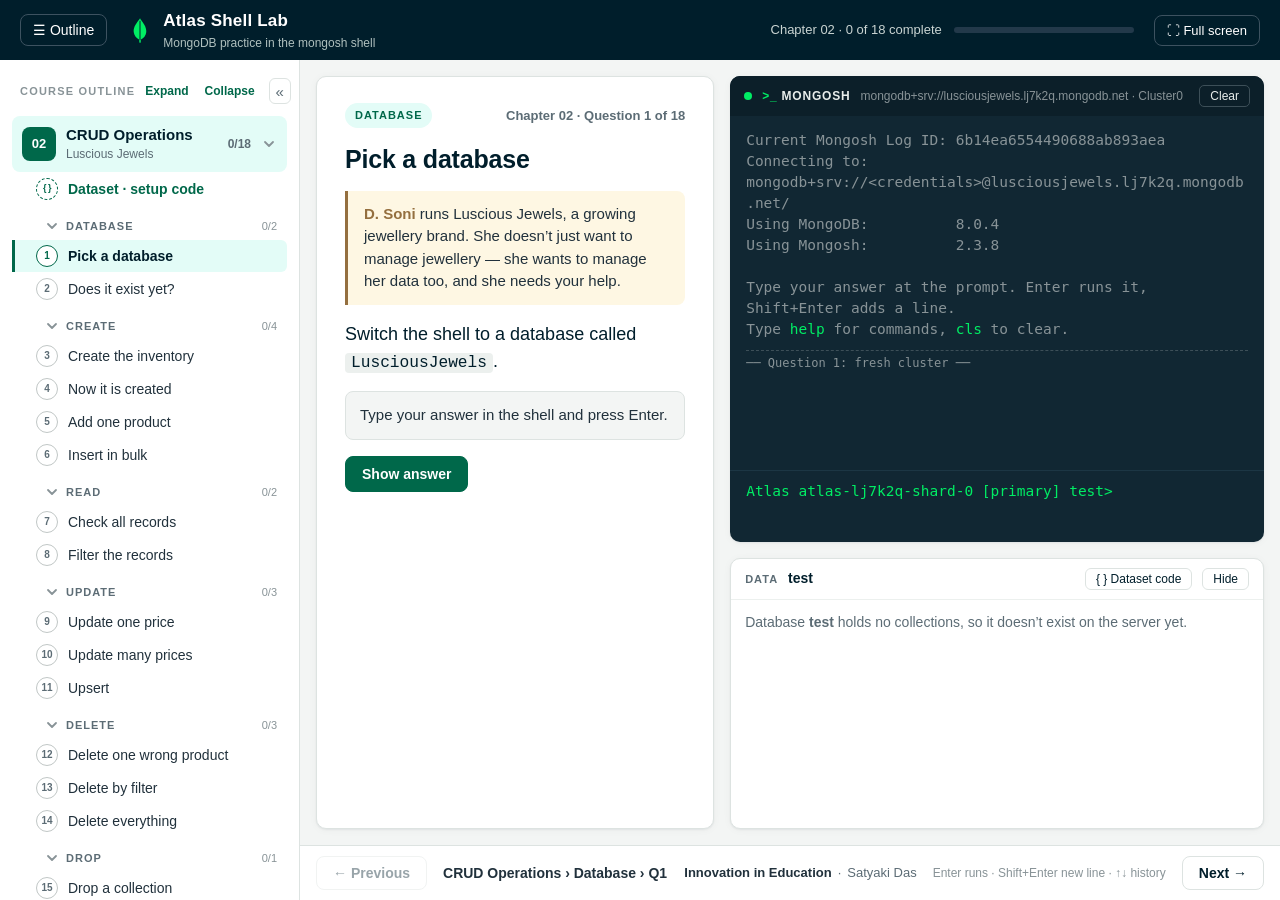
==== commit 0fea2664: "Dataset setup code for each chapter Each chapter gets a copy-paste mongosh script (use, drop, insert" ====
--- a/index.html
+++ b/index.html
@@ -30,7 +30,7 @@
             <div class="inrow"><span class="pr" id="prompt"></span><textarea id="cmd" rows="1" spellcheck="false" autocapitalize="off" autocomplete="off" aria-label="mongosh input"></textarea></div>
           </div>
           <div class="data" id="data">
-            <div class="dhead"><b>Data</b><span class="crumbs" id="dcrumb"></span><span class="chips" id="dchips"></span><span class="sp"></span><button class="mini" id="dtog" type="button">Hide</button></div>
+            <div class="dhead"><b>Data</b><span class="crumbs" id="dcrumb"></span><span class="chips" id="dchips"></span><span class="sp"></span><button class="mini" id="dsBtn" type="button">{ } Dataset code</button><button class="mini" id="dtog" type="button">Hide</button></div>
             <div class="dbody" id="dbody"></div>
           </div>
         </section>
--- a/lab.css
+++ b/lab.css
@@ -26,7 +26,7 @@
 .brand svg{width:26px;height:26px;flex:none}
 .brand b{display:block;font-size:17px;letter-spacing:.2px}
 .brand small{display:block;font-size:12px;color:#AFC0BE}
-.menu{display:none;align-items:center;gap:6px;background:transparent;border:1px solid #3D5260;color:#fff;border-radius:8px;padding:7px 12px;font-size:14px}
+.menu{display:inline-flex;align-items:center;gap:6px;background:transparent;border:1px solid #3D5260;color:#fff;border-radius:8px;padding:7px 12px;font-size:14px}
 .prog{margin-left:auto;display:flex;align-items:center;gap:12px;font-size:13px;color:#C9D4D2;white-space:nowrap}
 .prog .bar{width:180px;height:6px;border-radius:3px;background:#22394A;overflow:hidden}
 .prog .bar i{display:block;height:100%;width:0;background:var(--mint);border-radius:3px;transition:width .3s}
@@ -36,22 +36,39 @@
 /* ---------- frame ---------- */
 .frame{flex:1;min-height:0;display:flex}
 .work{flex:1;min-width:0;display:flex;flex-direction:column}
+.side-off .outline{display:none}
 .panes{flex:1;min-height:0;display:grid;grid-template-columns:minmax(360px,42%) minmax(0,1fr);gap:16px;padding:16px}
 
 /* ---------- course outline (always expanded) ---------- */
 .outline{width:var(--side);flex:none;background:var(--card);border-right:1px solid var(--line);overflow-y:auto;padding:18px 0 28px}
-.ol-label{padding:0 20px 10px;font-size:11px;font-weight:bold;letter-spacing:1.2px;text-transform:uppercase;color:var(--faint)}
+.ol-bar{display:flex;align-items:center;gap:4px;padding:0 12px 12px 20px}
+.ol-label{flex:1;white-space:nowrap;font-size:11px;font-weight:bold;letter-spacing:1.2px;text-transform:uppercase;color:var(--faint)}
+.ol-act{background:none;border:0;color:var(--accent);font-size:12px;font-weight:bold;padding:4px 6px;border-radius:6px}
+.ol-act:hover{background:var(--accentbg)}
+.ol-hide{background:none;border:1px solid var(--line);color:var(--muted);width:26px;height:26px;border-radius:6px;font-size:15px;line-height:1;margin-left:4px}
+.ol-hide:hover{color:var(--ink);border-color:var(--ink2)}
+.chev{width:16px;height:16px;flex:none;color:var(--faint);transition:transform .15s}
+.shut > .chap-head .chev,.topic.shut .chev{transform:rotate(-90deg)}
+[hidden]{display:none !important}
 .chap{margin:0 12px 18px}
-.chap-head{display:grid;grid-template-columns:auto 1fr auto;align-items:center;gap:10px;padding:10px 10px;border-radius:8px;text-decoration:none;color:var(--ink)}
-a.chap-head:hover{background:var(--hover)}
+.chap-head{display:grid;grid-template-columns:auto 1fr auto auto;align-items:center;gap:10px;width:100%;padding:10px;border:0;border-radius:8px;background:none;text-align:left;font-size:inherit;color:var(--ink)}
+button.chap-head:hover{background:var(--hover)}
+div.chap-head{grid-template-columns:1fr auto;padding:0;gap:0}
+.chap-link{display:grid;grid-template-columns:auto 1fr auto;align-items:center;gap:10px;padding:10px;border-radius:8px;text-decoration:none;color:var(--ink)}
+.chap-link:hover{background:var(--hover)}
+.chap-tog{background:none;border:0;padding:10px 10px 10px 6px;border-radius:8px;display:grid;place-items:center}
+.chap-tog:hover{background:var(--hover)}
 .chap.on .chap-head{background:var(--accentbg)}
+.chap.on .chap-head:hover{background:#D3F7EC}
 .chap-num{width:34px;height:34px;border-radius:8px;display:grid;place-items:center;font-weight:bold;font-size:13px;background:var(--line2);color:var(--ink2)}
 .chap.on .chap-num{background:var(--accent);color:#fff}
 .chap-title{font-weight:bold;font-size:15px;line-height:1.25}
 .chap-title small{display:block;font-weight:normal;font-size:12px;color:var(--muted);margin-top:2px}
 .chap-count{font-size:12px;color:var(--muted);font-weight:bold}
-.topic{margin:12px 0 2px;padding:0 10px 0 54px;font-size:11px;font-weight:bold;letter-spacing:1px;text-transform:uppercase;color:var(--muted);display:flex;justify-content:space-between}
-.topic span{font-weight:normal;letter-spacing:0;color:var(--faint)}
+.topic{display:flex;align-items:center;gap:6px;width:100%;margin:8px 0 1px;padding:5px 10px 5px 32px;background:none;border:0;border-radius:6px;text-align:left;font-size:11px;font-weight:bold;letter-spacing:1px;text-transform:uppercase;color:var(--muted)}
+.topic:hover{background:var(--hover);color:var(--ink)}
+.topic .tn{flex:1}
+.topic .tc{font-weight:normal;letter-spacing:0;color:var(--faint)}
 .qi{display:grid;grid-template-columns:22px 1fr;gap:10px;align-items:center;width:100%;padding:5px 10px 5px 21px;margin:1px 0;background:none;border:0;border-left:3px solid transparent;border-radius:0 6px 6px 0;text-align:left;text-decoration:none;font-size:14px;line-height:1.3;color:var(--ink2)}
 .qi:hover{background:var(--hover)}
 .qi .st{width:22px;height:22px;border-radius:50%;border:1.5px solid #C1C7C6;display:grid;place-items:center;font-size:10px;font-weight:bold;color:var(--muted);background:#fff}
@@ -84,6 +101,13 @@
 .btn.primary{background:var(--accent);border-color:var(--accent);color:#fff}
 .btn.primary:hover{background:#00593F}
 .reveal{border:1px solid var(--line);border-radius:8px;padding:14px 16px;background:#fff}
+.codebox{position:relative}
+.copy{position:absolute;top:8px;right:8px;border:1px solid #3D5260;background:#1C3644;color:#E8EDEB;border-radius:6px;padding:4px 10px;font-size:12px;font-weight:bold;font-family:Arial,Helvetica,sans-serif}
+.copy:hover{background:#25475A;border-color:var(--mint)}
+.copy.ok{background:var(--accent);border-color:var(--accent);color:#fff}
+.sql .copy{background:#fff;border-color:var(--line);color:var(--ink)}
+.sql .copy:hover{background:var(--hover);border-color:var(--ink2)}
+.reveal pre{padding-right:84px !important}
 .reveal pre{margin:0 0 12px;background:var(--sh-bg);color:var(--sh-str);padding:12px 14px;border-radius:6px;font-size:14px;white-space:pre-wrap;overflow-x:auto}
 .reveal p{margin:0;color:var(--ink2);font-size:15px}
 .reveal .sql{margin-top:14px;padding-top:12px;border-top:1px solid var(--line2)}
@@ -149,7 +173,7 @@
 
 /* ---------- responsive ---------- */
 @media (max-width:1240px){
-  .menu{display:inline-flex}
+  .side-off .outline{display:block}
   .outline{position:fixed;z-index:30;top:var(--top);bottom:0;left:0;transform:translateX(-100%);transition:transform .2s;box-shadow:4px 0 24px rgba(0,30,43,.18)}
   .outline.open{transform:none}
   .scrim.on{display:block;position:fixed;inset:var(--top) 0 0 0;background:rgba(0,30,43,.3);z-index:25}
@@ -167,3 +191,21 @@
   .credit{order:5;flex-basis:100%;margin:0;text-align:center}
   .crumb{flex:1;text-align:center}
 }
+
+/* ---------- dataset setup code ---------- */
+.qi.ds{color:var(--accent);font-weight:bold}
+.qi.ds .st{border-style:dashed;border-color:var(--accent);color:var(--accent);font-size:9px;letter-spacing:-.5px}
+.modal{position:fixed;inset:0;z-index:50;background:rgba(0,30,43,.45);display:flex;align-items:center;justify-content:center;padding:24px}
+.modal-card{background:var(--card);border-radius:12px;box-shadow:0 20px 60px rgba(0,30,43,.35);width:min(820px,100%);min-width:0;max-height:calc(100vh - 48px);display:flex;flex-direction:column;gap:12px;padding:22px 24px}
+.modal-head{display:flex;align-items:flex-start;gap:12px}
+.modal-head > div{flex:1}
+.modal-head h2{margin:8px 0 0;font-size:20px;color:var(--ink)}
+.modal-x{background:none;border:1px solid var(--line);border-radius:8px;width:34px;height:34px;font-size:20px;line-height:1;color:var(--muted)}
+.modal-x:hover{color:var(--ink);border-color:var(--ink2)}
+.modal-note{margin:0;color:var(--ink2);font-size:15px}
+.modal .codebox{min-height:0;min-width:0;display:flex}
+.modal pre{flex:1;min-width:0;margin:0;overflow:auto;background:var(--sh-bg);color:var(--sh-str);padding:14px 84px 14px 16px;border-radius:8px;font-size:13.5px;line-height:1.5;white-space:pre}
+.modal-foot{margin:0;color:var(--muted);font-size:13px}
+.modal-foot code{background:var(--line2);padding:1px 5px;border-radius:4px}
+.modal .codebox{max-height:60vh}
+@media (max-width:900px){ .modal{padding:12px} .modal-card{padding:18px 16px} }
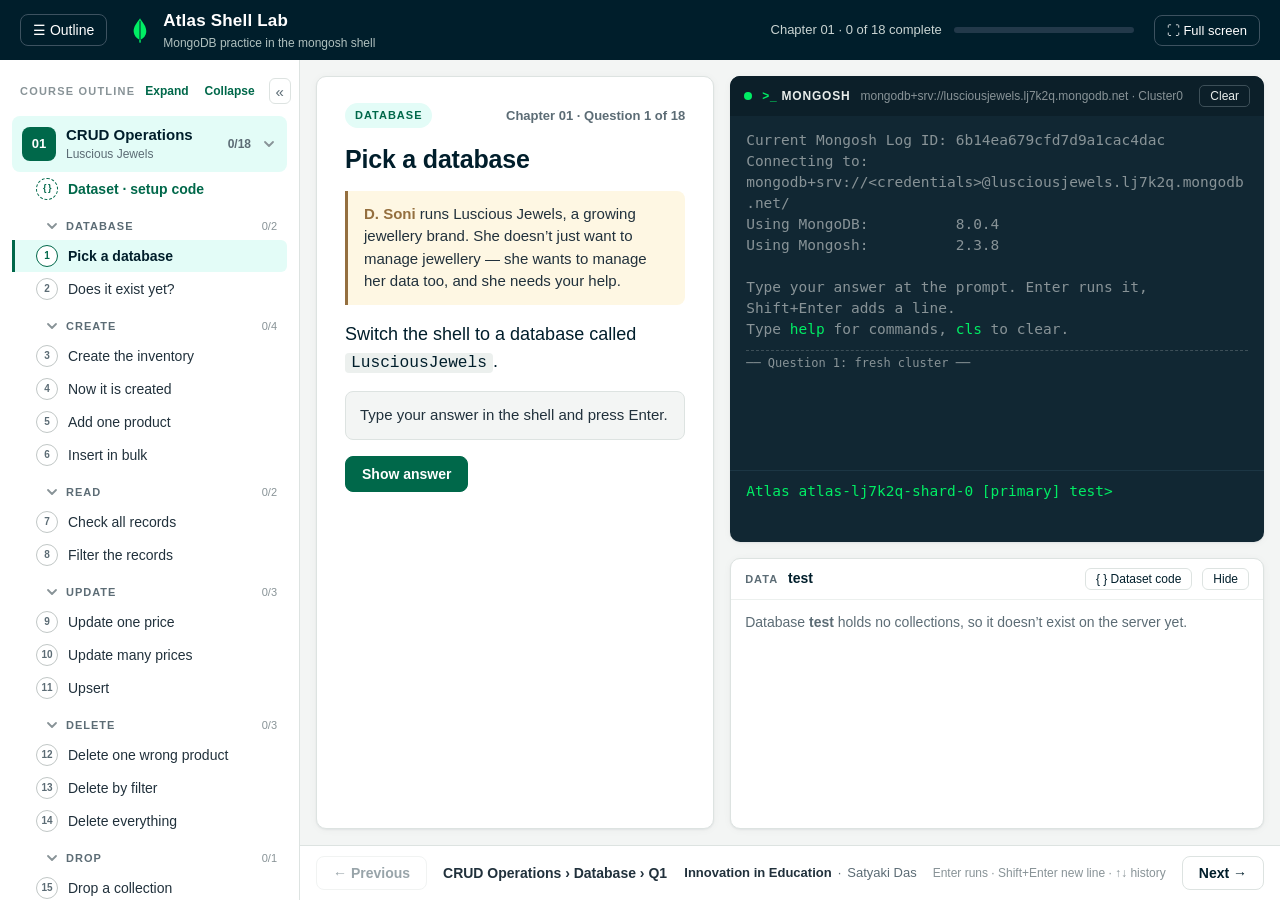
==== commit 0affc82a: "Renumber chapters: CRUD is Chapter 01, Update & Query Operators is Chapter 02 Files follow the numbe" ====
--- a/index.html
+++ b/index.html
@@ -6,7 +6,7 @@
 <title>CRUD Operations · Atlas Shell Lab</title>
 <link rel="stylesheet" href="lab.css">
 </head>
-<body data-chapter="ch02">
+<body data-chapter="ch01">
 <div id="app">
   <header class="top">
     <button class="menu" id="menu" type="button" aria-controls="outline" aria-expanded="false">☰ Outline</button>
@@ -48,8 +48,8 @@
 </div>
 
 <script src="engine.js"></script>
+<script src="ch01.js"></script>
 <script src="ch02.js"></script>
-<script src="ch03.js"></script>
 <script src="lab.js"></script>
 </body>
 </html>
--- a/lab.css
+++ b/lab.css
@@ -11,7 +11,7 @@
   --r:10px; --shadow:0 1px 2px rgba(0,30,43,.06),0 1px 8px rgba(0,30,43,.04);
   --side:300px; --top:60px;
 }
-body[data-chapter="ch03"]{ --story:#5B3FB0; --storybg:#F3F0FF; }
+body[data-chapter="ch02"]{ --story:#5B3FB0; --storybg:#F3F0FF; }
 *{box-sizing:border-box}
 html,body{height:100%;margin:0}
 body{background:var(--page);color:var(--ink);font-family:Arial,Helvetica,sans-serif;font-size:16px;line-height:1.5}
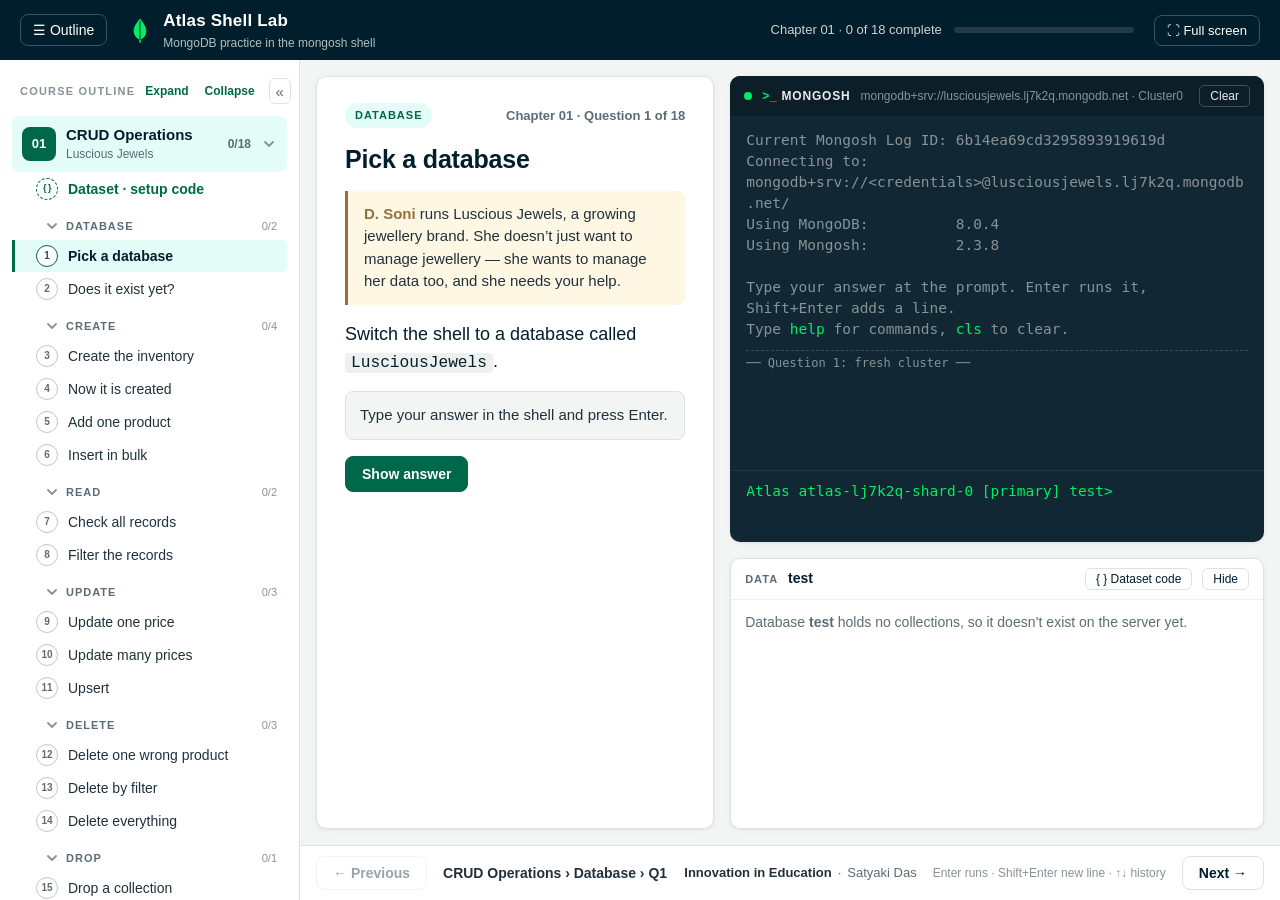
==== commit 12b7e7bc: "Add Chapter 03: Embedding & Referencing (Ancient Egypt) 19 questions built from the deck: embedded d" ====
--- a/index.html
+++ b/index.html
@@ -50,6 +50,7 @@
 <script src="engine.js"></script>
 <script src="ch01.js"></script>
 <script src="ch02.js"></script>
+<script src="ch03.js"></script>
 <script src="lab.js"></script>
 </body>
 </html>
--- a/lab.css
+++ b/lab.css
@@ -12,6 +12,7 @@
   --side:300px; --top:60px;
 }
 body[data-chapter="ch02"]{ --story:#5B3FB0; --storybg:#F3F0FF; }
+body[data-chapter="ch03"]{ --story:#8A5A12; --storybg:#FBF3E2; }
 *{box-sizing:border-box}
 html,body{height:100%;margin:0}
 body{background:var(--page);color:var(--ink);font-family:Arial,Helvetica,sans-serif;font-size:16px;line-height:1.5}
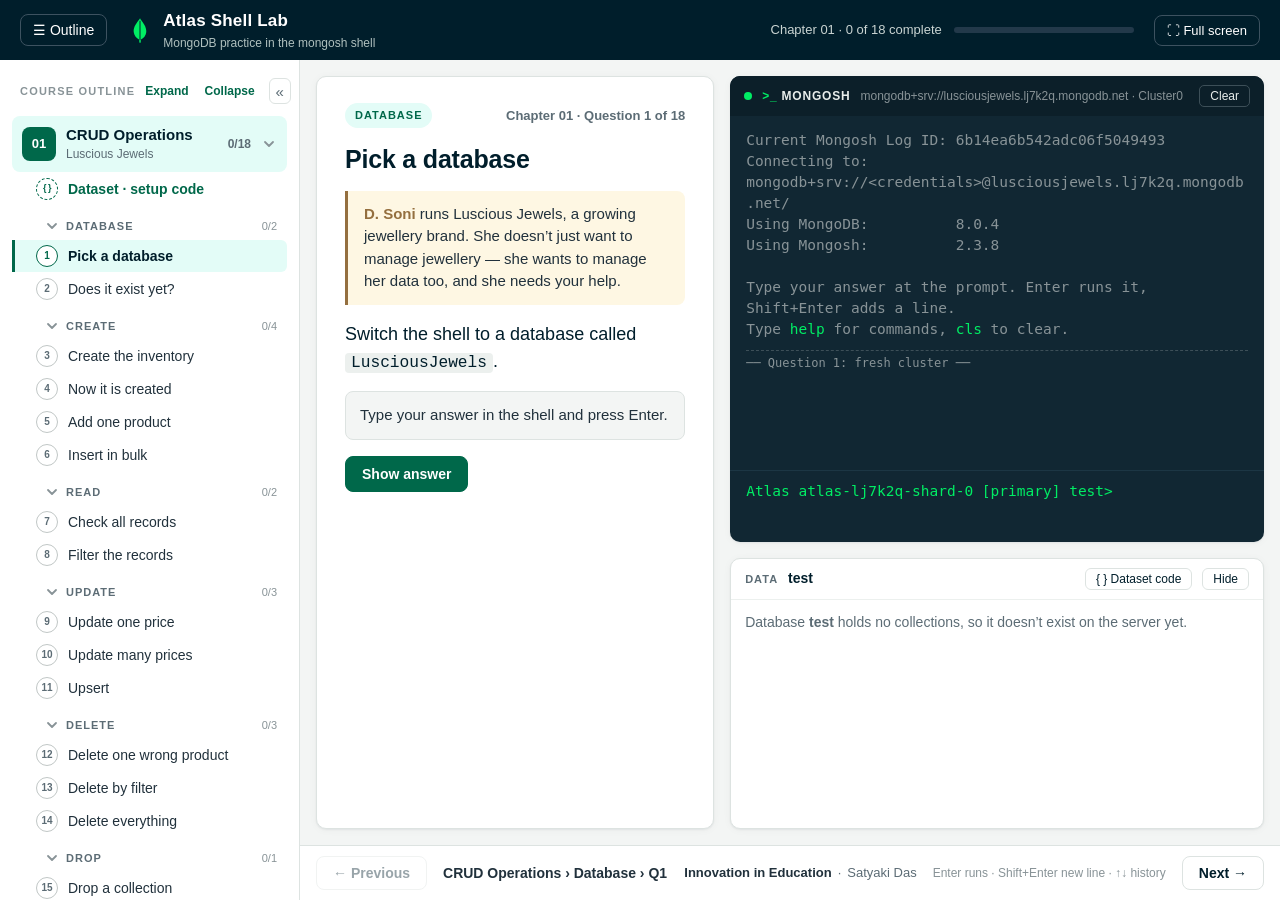
==== commit 67132ad3: "Add Chapter 04: Aggregation Pipeline (Data Factory) 16 questions from Lecture 04: the stage-by-stage" ====
--- a/index.html
+++ b/index.html
@@ -51,6 +51,7 @@
 <script src="ch01.js"></script>
 <script src="ch02.js"></script>
 <script src="ch03.js"></script>
+<script src="ch04.js"></script>
 <script src="lab.js"></script>
 </body>
 </html>
--- a/lab.css
+++ b/lab.css
@@ -13,6 +13,7 @@
 }
 body[data-chapter="ch02"]{ --story:#5B3FB0; --storybg:#F3F0FF; }
 body[data-chapter="ch03"]{ --story:#8A5A12; --storybg:#FBF3E2; }
+body[data-chapter="ch04"]{ --story:#B20710; --storybg:#FDEDEE; }
 *{box-sizing:border-box}
 html,body{height:100%;margin:0}
 body{background:var(--page);color:var(--ink);font-family:Arial,Helvetica,sans-serif;font-size:16px;line-height:1.5}
